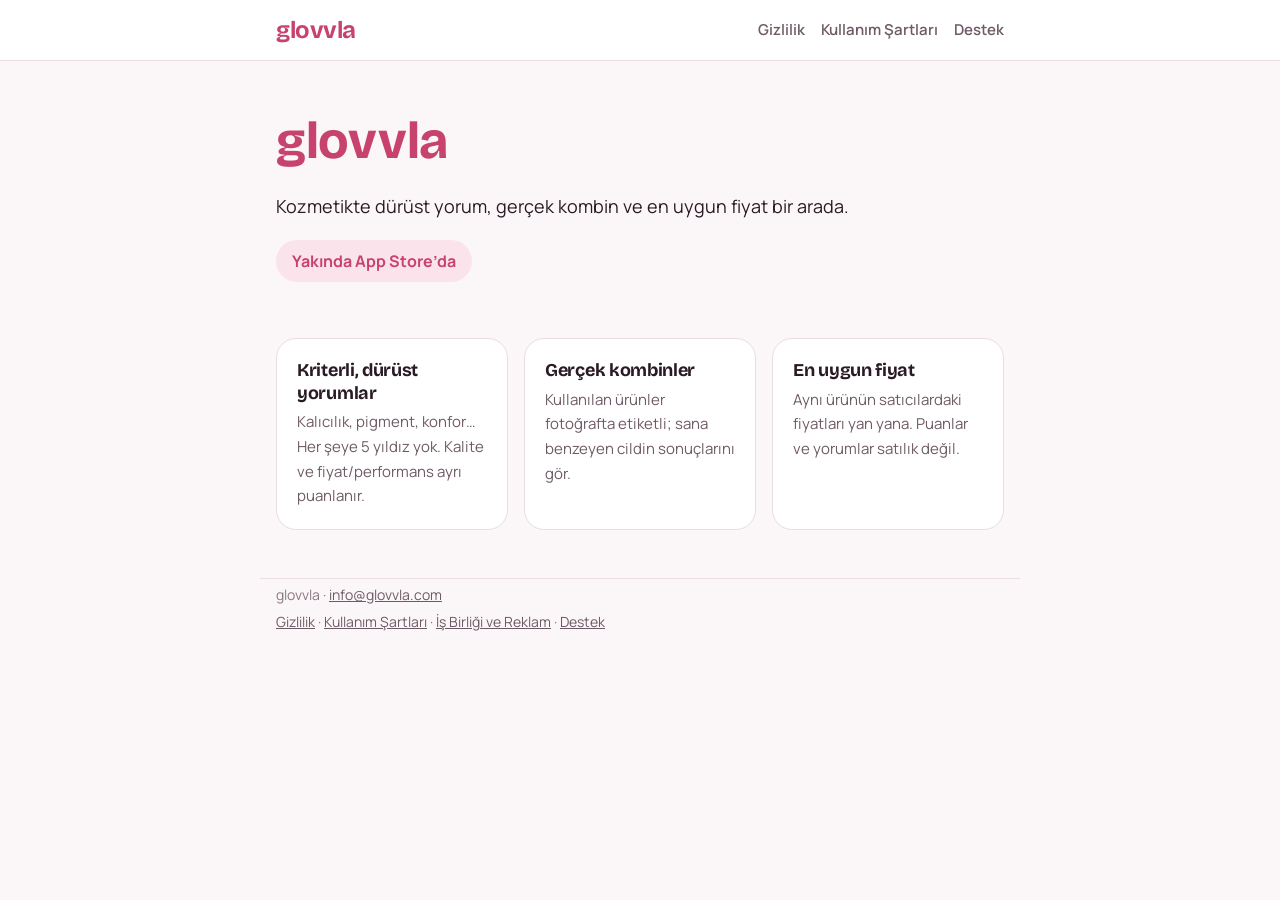
==== index.html @ de4df530 "glovvla.com sitesi ilk yayın Co-Authored-By: Claude Opus 5.5 <noreply@anthropic.com>" ====
<!doctype html>
<html lang="tr">
<head>
<meta charset="utf-8">
<meta name="viewport" content="width=device-width, initial-scale=1">
<title>glovvla — kozmetik yorumları, kombinler ve fiyatlar</title>
<meta name="description" content="Kozmetikte dürüst yorum, gerçek kombin ve en uygun fiyat bir arada.">
<link rel="icon" href="./favicon.png">
<link rel="preconnect" href="https://fonts.googleapis.com">
<link rel="preconnect" href="https://fonts.gstatic.com" crossorigin>
<link href="https://fonts.googleapis.com/css2?family=Bricolage+Grotesque:wght@600;700&family=Manrope:wght@400;600;700&display=swap" rel="stylesheet">
<link rel="stylesheet" href="./style.css">
</head>
<body>
<header class="top"><div class="wrap">
<a class="logo" href="./">glovvla</a>
<nav><a href="./gizlilik/">Gizlilik</a><a href="./kullanim-sartlari/">Kullanım Şartları</a><a href="./destek/">Destek</a></nav>
</div></header>
<main class="wrap">
<section class="hero">
<h1>glovvla</h1>
<p class="lead">Kozmetikte dürüst yorum, gerçek kombin ve en uygun fiyat bir arada.</p>
<p><span class="pill">Yakında App Store’da</span></p>
</section>
<section class="cards">
<div class="card"><h2>Kriterli, dürüst yorumlar</h2><p>Kalıcılık, pigment, konfor… Her şeye 5 yıldız yok. Kalite ve fiyat/performans ayrı puanlanır.</p></div>
<div class="card"><h2>Gerçek kombinler</h2><p>Kullanılan ürünler fotoğrafta etiketli; sana benzeyen cildin sonuçlarını gör.</p></div>
<div class="card"><h2>En uygun fiyat</h2><p>Aynı ürünün satıcılardaki fiyatları yan yana. Puanlar ve yorumlar satılık değil.</p></div>
</section>
</main>
<footer class="wrap">
<p>glovvla · <a href="mailto:info@glovvla.com">info@glovvla.com</a></p>
<p><a href="./gizlilik/">Gizlilik</a> · <a href="./kullanim-sartlari/">Kullanım Şartları</a> · <a href="./is-birligi/">İş Birliği ve Reklam</a> · <a href="./destek/">Destek</a></p>
</footer>
</body>
</html>
---- style.css ----
:root{--bg:#FBF6F8;--surface:#FFFFFF;--border:#EADDE3;--text:#2A1A24;--text2:#6E5A66;--muted:#8A7682;--accent:#C7436D;--accent-soft:#FBE3EB;--warn-bg:#FFF4E0;--warn:#8A5A00}
@media (prefers-color-scheme:dark){:root{--bg:#17111A;--surface:#241B28;--border:#33283A;--text:#F6EEF2;--text2:#B9A9B6;--muted:#857683;--accent:#F08BA8;--accent-soft:#3E2741;--warn-bg:#3A2E1A;--warn:#F2C879}}
*{box-sizing:border-box}
html{-webkit-text-size-adjust:100%}
body{margin:0;background:var(--bg);color:var(--text);font:400 16px/1.65 Manrope,system-ui,sans-serif}
a{color:var(--accent)}
.wrap{max-width:760px;margin:0 auto;padding:0 16px}
.top{border-bottom:1px solid var(--border);background:var(--surface)}
.top .wrap{display:flex;align-items:center;justify-content:space-between;gap:16px;min-height:60px;flex-wrap:wrap}
.logo{font:700 24px/1 "Bricolage Grotesque",Manrope,sans-serif;color:var(--accent);text-decoration:none;letter-spacing:-.5px}
nav{display:flex;gap:16px;flex-wrap:wrap}
nav a{color:var(--text2);text-decoration:none;font-weight:600;font-size:15px;padding:10px 0}
nav a:hover{color:var(--accent)}
h1,h2{font-family:"Bricolage Grotesque",Manrope,sans-serif;line-height:1.25;letter-spacing:-.3px}
h1{font-size:32px;margin:40px 0 8px}
h2{font-size:20px;margin:32px 0 8px}
p,li{color:var(--text2)}
ul{padding-left:20px}
li{margin:6px 0}
.lead{font-size:18px;color:var(--text)}
.muted{color:var(--muted);font-size:14px;margin-top:0}
.notice{background:var(--warn-bg);color:var(--warn);border-radius:12px;padding:12px 16px;margin-top:32px;font-size:15px}
.hero{padding:48px 0 16px}
.hero h1{font-size:52px;color:var(--accent);margin:0 0 12px}
.pill{display:inline-block;background:var(--accent-soft);color:var(--accent);font-weight:700;border-radius:999px;padding:8px 16px}
.cards{display:grid;grid-template-columns:repeat(auto-fit,minmax(200px,1fr));gap:16px;margin:24px 0 48px}
.card{background:var(--surface);border:1px solid var(--border);border-radius:20px;padding:20px}
.card h2{margin:0 0 6px;font-size:18px}
.card p{margin:0;font-size:15px}
.doc{padding-bottom:32px}
footer{border-top:1px solid var(--border);margin-top:32px;padding-top:16px;padding-bottom:32px;font-size:14px}
footer p{color:var(--muted);margin:4px 0}
footer a{color:var(--text2)}
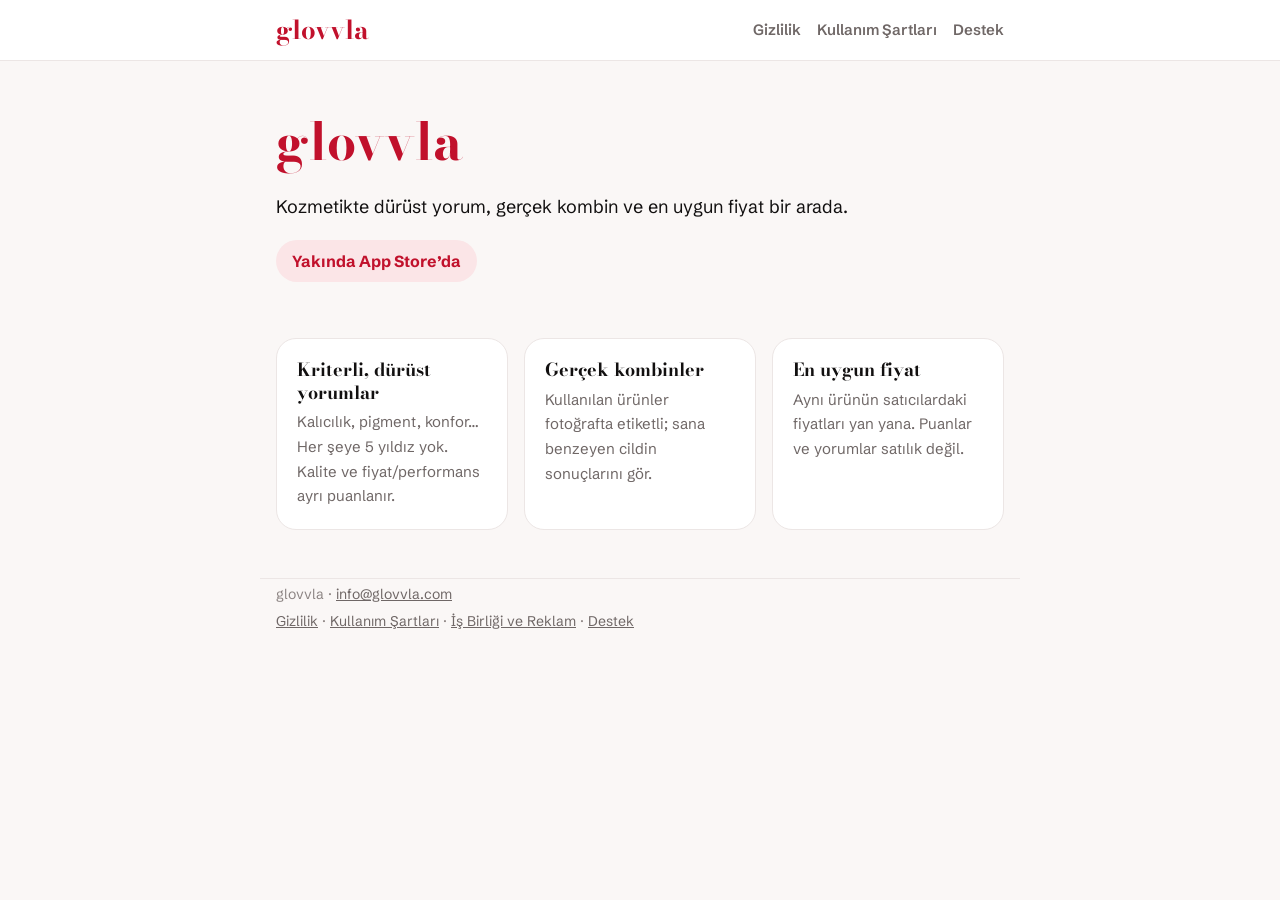
==== commit ed2b7086: "Yeni görünüm: Ruj renkleri, Bodoni Moda ve Schibsted Grotesk Co-Authored-By: Claude Opus 5.5 <norepl" ====
--- a/index.html
+++ b/index.html
@@ -8,7 +8,7 @@
 <link rel="icon" href="./favicon.png">
 <link rel="preconnect" href="https://fonts.googleapis.com">
 <link rel="preconnect" href="https://fonts.gstatic.com" crossorigin>
-<link href="https://fonts.googleapis.com/css2?family=Bricolage+Grotesque:wght@600;700&family=Manrope:wght@400;600;700&display=swap" rel="stylesheet">
+<link href="https://fonts.googleapis.com/css2?family=Bodoni+Moda:wght@600;700&family=Schibsted+Grotesk:wght@400;600;700&display=swap" rel="stylesheet">
 <link rel="stylesheet" href="./style.css">
 </head>
 <body>
--- a/style.css
+++ b/style.css
@@ -1,17 +1,17 @@
-:root{--bg:#FBF6F8;--surface:#FFFFFF;--border:#EADDE3;--text:#2A1A24;--text2:#6E5A66;--muted:#8A7682;--accent:#C7436D;--accent-soft:#FBE3EB;--warn-bg:#FFF4E0;--warn:#8A5A00}
-@media (prefers-color-scheme:dark){:root{--bg:#17111A;--surface:#241B28;--border:#33283A;--text:#F6EEF2;--text2:#B9A9B6;--muted:#857683;--accent:#F08BA8;--accent-soft:#3E2741;--warn-bg:#3A2E1A;--warn:#F2C879}}
+:root{--bg:#FAF7F6;--surface:#FFFFFF;--border:#ECE6E5;--text:#121010;--text2:#6F6766;--muted:#8C8483;--accent:#C1112C;--accent-soft:#FBE5E7;--warn-bg:#FFF4E0;--warn:#8A5A00}
+@media (prefers-color-scheme:dark){:root{--bg:#0E0C0C;--surface:#1A1616;--border:#2C2525;--text:#F4EFEE;--text2:#A79D9C;--muted:#807776;--accent:#FF5468;--accent-soft:#2E1A1D;--warn-bg:#3A2E1A;--warn:#F2C879}}
 *{box-sizing:border-box}
 html{-webkit-text-size-adjust:100%}
-body{margin:0;background:var(--bg);color:var(--text);font:400 16px/1.65 Manrope,system-ui,sans-serif}
+body{margin:0;background:var(--bg);color:var(--text);font:400 16px/1.65 "Schibsted Grotesk",system-ui,sans-serif}
 a{color:var(--accent)}
 .wrap{max-width:760px;margin:0 auto;padding:0 16px}
 .top{border-bottom:1px solid var(--border);background:var(--surface)}
 .top .wrap{display:flex;align-items:center;justify-content:space-between;gap:16px;min-height:60px;flex-wrap:wrap}
-.logo{font:700 24px/1 "Bricolage Grotesque",Manrope,sans-serif;color:var(--accent);text-decoration:none;letter-spacing:-.5px}
+.logo{font:700 26px/1 "Bodoni Moda",Didot,Georgia,serif;color:var(--accent);text-decoration:none}
 nav{display:flex;gap:16px;flex-wrap:wrap}
 nav a{color:var(--text2);text-decoration:none;font-weight:600;font-size:15px;padding:10px 0}
 nav a:hover{color:var(--accent)}
-h1,h2{font-family:"Bricolage Grotesque",Manrope,sans-serif;line-height:1.25;letter-spacing:-.3px}
+h1,h2{font-family:"Bodoni Moda",Didot,Georgia,serif;line-height:1.25}
 h1{font-size:32px;margin:40px 0 8px}
 h2{font-size:20px;margin:32px 0 8px}
 p,li{color:var(--text2)}
